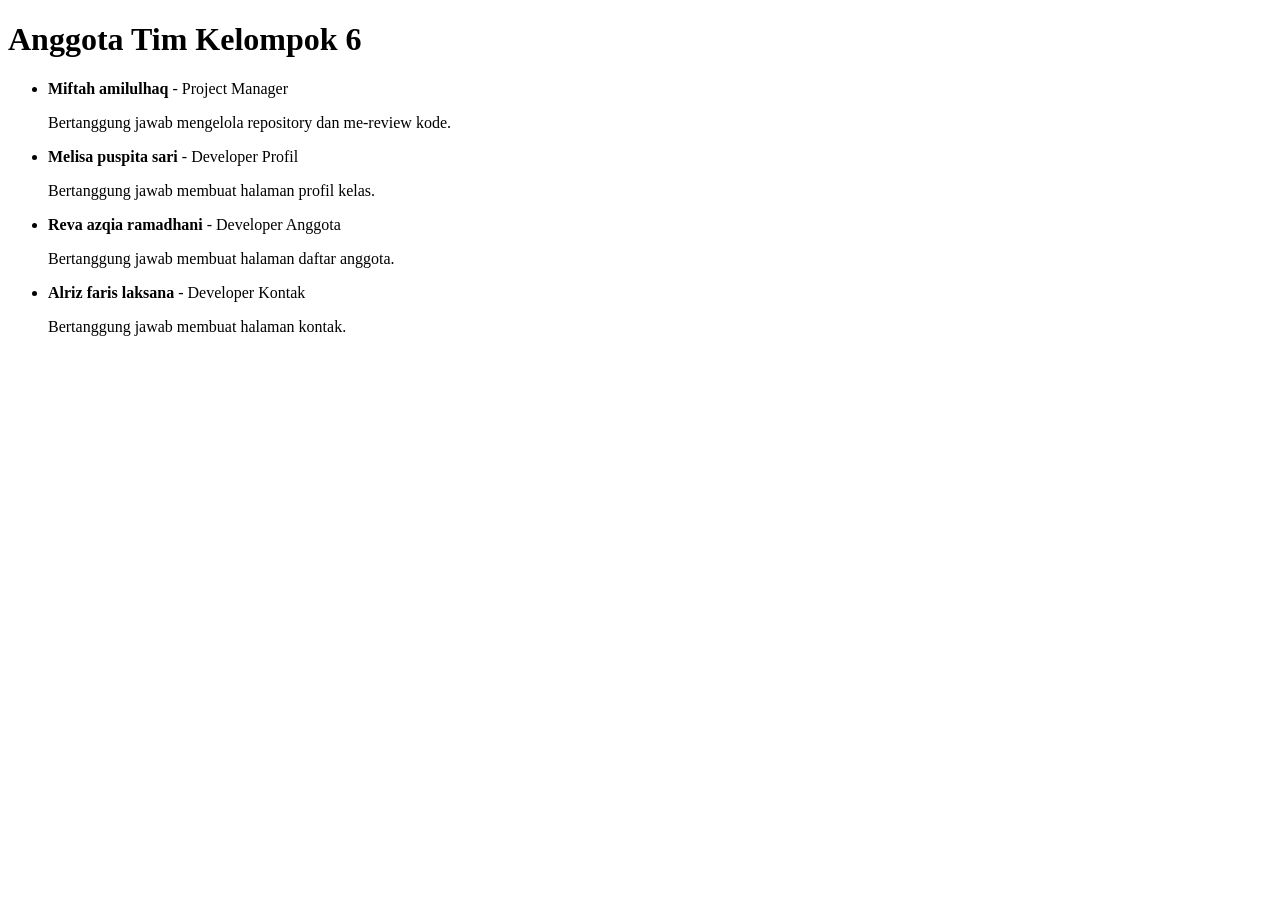
==== anggota.html @ 13e0fe07 "Menambahkan halaman daftar anggota" ====
<!DOCTYPE html>
<html>
<head>
    <title>Daftar Anggota Tim</title>
</head>
<body>
    <h1>Anggota Tim Kelompok 6</h1>
    <ul>
        <li>
            <strong>Miftah amilulhaq</strong> - Project Manager
            <p>Bertanggung jawab mengelola repository dan me-review kode.</p>
        </li>
        <li>
            <strong>Melisa puspita sari</strong> - Developer Profil
            <p>Bertanggung jawab membuat halaman profil kelas.</p>
        </li>
        <li>
            <strong>Reva azqia ramadhani</strong> - Developer Anggota
            <p>Bertanggung jawab membuat halaman daftar anggota.</p>
        </li>
        <li>
            <strong>Alriz faris laksana </strong> - Developer Kontak
            <p>Bertanggung jawab membuat halaman kontak.</p>
        </li>
    </ul>
</body>
</html>
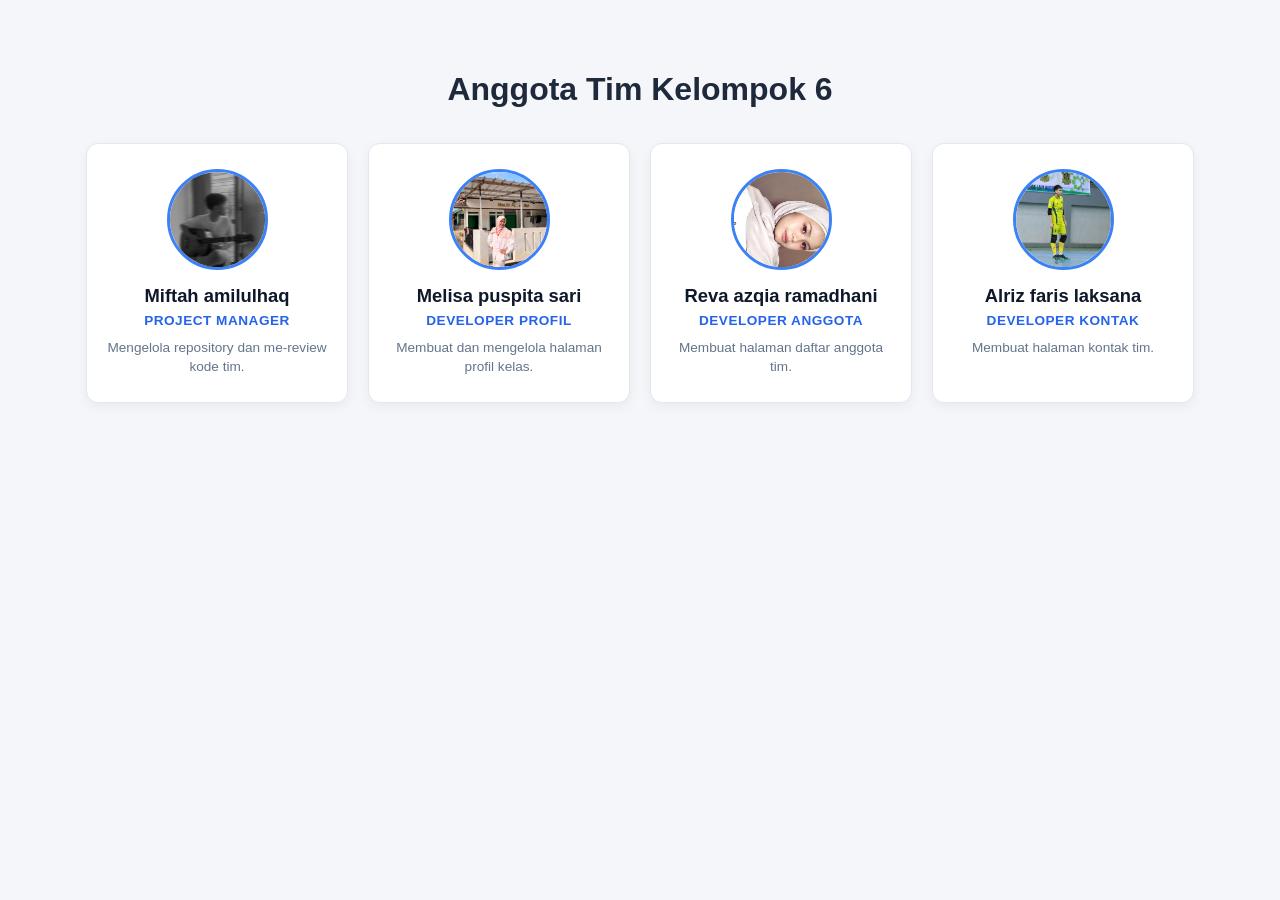
==== commit 14ca01a6: "update tampilan anggota dengan foto dan style css" ====
--- a/anggota.html
+++ b/anggota.html
@@ -1,27 +1,48 @@
 <!DOCTYPE html>
-<html>
+<html lang="id">
 <head>
+    <meta charset="UTF-8">
+    <meta name="viewport" content="width=device-width, initial-scale=1.0">
     <title>Daftar Anggota Tim</title>
+    <link rel="stylesheet" href="style.css">
 </head>
 <body>
+
     <h1>Anggota Tim Kelompok 6</h1>
-    <ul>
-        <li>
-            <strong>Miftah amilulhaq</strong> - Project Manager
-            <p>Bertanggung jawab mengelola repository dan me-review kode.</p>
-        </li>
-        <li>
-            <strong>Melisa puspita sari</strong> - Developer Profil
-            <p>Bertanggung jawab membuat halaman profil kelas.</p>
-        </li>
-        <li>
-            <strong>Reva azqia ramadhani</strong> - Developer Anggota
-            <p>Bertanggung jawab membuat halaman daftar anggota.</p>
-        </li>
-        <li>
-            <strong>Alriz faris laksana </strong> - Developer Kontak
-            <p>Bertanggung jawab membuat halaman kontak.</p>
-        </li>
-    </ul>
+
+    <div class="container">
+        <!-- Anggota 1 -->
+        <div class="card">
+            <img src="assets/foto1.jpeg" alt="Foto PM">
+            <h3>Miftah amilulhaq</h3>
+            <div class="role">Project Manager</div>
+            <p>Mengelola repository dan me-review kode tim.</p>
+        </div>
+
+        <!-- Anggota 2 -->
+        <div class="card">
+            <img src="assets/foto2.jpeg" alt="Foto Dev Profil">
+            <h3>Melisa puspita sari</h3>
+            <div class="role">Developer Profil</div>
+            <p>Membuat dan mengelola halaman profil kelas.</p>
+        </div>
+
+        <!-- Anggota 3 -->
+        <div class="card">
+            <img src="assets/foto3.jpeg" alt="Foto Kamu">
+            <h3>Reva azqia ramadhani</h3>
+            <div class="role">Developer Anggota</div>
+            <p>Membuat halaman daftar anggota tim.</p>
+        </div>
+
+        <!-- Anggota 4 -->
+        <div class="card">
+            <img src="assets/foto4.jpeg" alt="Foto Dev Kontak">
+            <h3>Alriz faris laksana</h3>
+            <div class="role">Developer Kontak</div>
+            <p>Membuat halaman kontak tim.</p>
+        </div>
+    </div>
+
 </body>
 </html>
--- a/style.css
+++ b/style.css
@@ -0,0 +1,71 @@
+body {
+    font-family: 'Segoe UI', Tahoma, Geneva, Verdana, sans-serif;
+    background-color: #f4f6f9;
+    color: #333333;
+    margin: 0;
+    padding: 50px 20px;
+}
+
+h1 {
+    text-align: center;
+    color: #1e293b;
+    margin-bottom: 35px;
+    font-size: 2em;
+    font-weight: 700;
+}
+
+.container {
+    display: flex;
+    flex-wrap: wrap;
+    justify-content: center;
+    gap: 20px;
+}
+
+.card {
+    background: #ffffff;
+    width: 220px;
+    padding: 25px 20px;
+    border-radius: 12px;
+    box-shadow: 0 4px 12px rgba(0, 0, 0, 0.05);
+    text-align: center;
+    border: 1px solid #e2e8f0;
+    transition: transform 0.2s ease, box-shadow 0.2s ease;
+}
+
+.card:hover {
+    transform: translateY(-4px);
+    box-shadow: 0 8px 20px rgba(0, 0, 0, 0.08);
+}
+
+/* Foto Bulat Rapi dan Simpel */
+.card img {
+    width: 95px;
+    height: 95px;
+    border-radius: 50%;
+    object-fit: cover;
+    margin: 0 auto 15px auto;
+    display: block;
+    border: 3px solid #3b82f6;
+}
+
+.card h3 {
+    margin: 0 0 6px 0;
+    color: #0f172a;
+    font-size: 1.15em;
+}
+
+.card .role {
+    font-weight: 600;
+    color: #2563eb;
+    font-size: 0.85em;
+    margin-bottom: 10px;
+    text-transform: uppercase;
+    letter-spacing: 0.5px;
+}
+
+.card p {
+    font-size: 0.85em;
+    color: #64748b;
+    line-height: 1.4;
+    margin: 0;
+}
